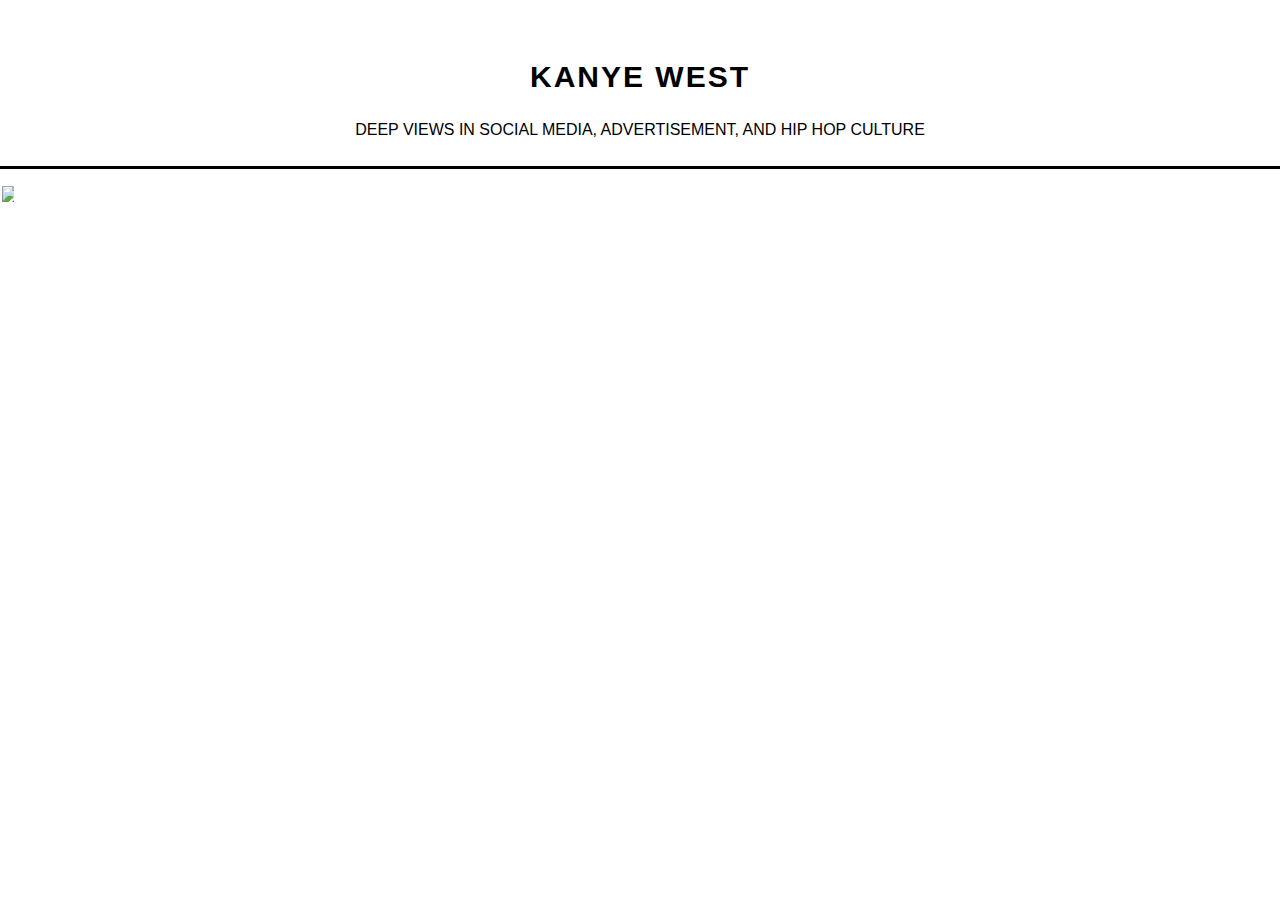
==== network-project.html @ ec0d82ff "lsdf" ====
<!DOCTYPE html>
<html>
<head>
	<title>Austin's Webpage</title>
	<link rel="stylesheet" type="text/css"  href="css/style.css">

</head>
	
<body class="container1">
	
		<div class="o-subhead">
		<ul class="o-style">
			<a href="index.html">
			<li class="history3"><strong>KANYE
				WEST</strong></li>
			</a>
		</ul>
	</div>
	
	<p class="response-container2">DEEP VIEWS IN SOCIAL MEDIA, ADVERTISEMENT, AND HIP HOP CULTURE</p>

<div class="kanye-container">
	<img src="images/kanyewest/kwnetwork.png" class="kanye">
</div>

</body>
</html>
---- css/style.css ----
.container {
	width: 100%;
	height: 100%;
	margin: 0 0;
}

.container1 {
	width: 100%;
	height: 100%;
	margin: 0 0;
	border-bottom: 3px solid;
}


.navbar {
	width: 100%;
	height: auto;
	position: relative;
	margin-top: 20px;
}

.navbar-items {
	display: flex;
	justify-content: center;
	text-decoration: none;
	list-style-type: none;
	padding: 0 0;
	text-transform: uppercase;
	font-family: Helvetica;
	margin-left: auto;
	margin-right: auto;
}

.title-container {
	margin-left: auto;
	margin-right: auto;
	margin-top: 6%;
}

.title-style {
	display: flex;
	flex-direction: row;
	font-family: Helvetica;
	text-transform: uppercase;
	justify-content: center;
	font-size: 50px;
}

.image-container {
	display: flex;
	flex-direction: column;
	margin-top: 60px;
}

.profile-image {
	width: 20%;
	height: 300px;
	border-radius: 100%;
	margin-left: auto;
	margin-right: auto;
	opacity: 0.5;
	transition: opactiy .25s ease-in-out;
	-moz-transition: opacity .25s ease-in-out;
	-webkit-transition: opacity .25s ease-in-out;
	border-style: solid;
	border-width: 6px;
	border-color: grey;
}

.profile-image:hover {
	opacity: 1;
	transition: opactiy .25s ease-in-out;
	-moz-transition: opacity .25s ease-in-out;
	-webkit-transition: opacity .25s ease-in-out;
}

.name {
	margin-left: auto;
	margin-right: auto;
	font-family: Helvetica;
}

a {
	text-decoration: none;
	color: black;
	display: flex;
	justify-content: center;
	font-family: helvetica;
}

.response-container {
	width: 60%;
	margin-left: auto;
	margin-right: auto;
	line-height: 40px;
	margin-top: 60px;
	font-family: helvetica;
}

.history1 {
	padding-left: 20px;
}

.history {
	font-size: 20px;
}

.history3 {
	font-size: 30px;
	margin-top: 40px;
	letter-spacing: 2px;
}

.art-container {
	margin: 0 0;
	margin-top: 60px;
	width: 100%;
	display: flex;
	flex-direction: row;
	justify-content: center;
}

.node-brain {
	width: 40%;
	height: 40%;
	opacity: 0.5;
	transition: opactiy .5s ease-in-out;
	-moz-transition: opacity .5s ease-in-out;
	-webkit-transition: opacity .5s ease-in-out;
}

.node-brain:hover {
	opacity: 1;
	transition: opactiy .5s ease-in-out;
	-moz-transition: opacity .5s ease-in-out;
	-webkit-transition: opacity .5s ease-in-out;
}

.node-brain1 {
	width: 30%;
	height: 30%;
	opacity: 0.5;
	transition: opactiy .5s ease-in-out;
	-moz-transition: opacity .5s ease-in-out;
	-webkit-transition: opacity .5s ease-in-out;
}

.node-brain1:hover {
	opacity: 1;
	transition: opactiy .5s ease-in-out;
	-moz-transition: opacity .5s ease-in-out;
	-webkit-transition: opacity .5s ease-in-out;
}

h3 {
	font-family: helvetica;
}

@import url(http://fonts.googleapis.com/css?family=Open+Sans:300);

.container-travel {
  background-color: #f1c40f;
  overflow: hidden;
	width: auto;
	height: auto;
}

.traveling {
  position: absolute;
  font-family: Open Sans;
  font-weight: 600;
  font-size: 12px;;
  text-transform: uppercase;
  left: 50%;
  top: 58%;
  margin-left: -20px;
}

.body-fazer {
  position: absolute;
  top: 50%;
  margin-left: -50px;
  left: 50%;
  animation: speeder .4s linear infinite;
}

.body-fazer > span {
  height: 5px;
  width: 35px;
  background: white;
  position: absolute;
  top: -19px;
  left: 60px;
  border-radius: 2px 10px 1px 0;
}

.base span {
	position: absolute;
	width: 0;
	height: 0;
	border-top: 6px solid transparent;
	border-right: 100px solid white;
	border-bottom: 6px solid transparent;
}

.base span:after {
  content: "";
  height: 22px;
  width: 22px;
  border-radius: 50%;
  background: white;
  position: absolute;
  right: -110px;
  top: -16px;
}

.base span:before {
  content: "";
  position: absolute;
  width: 0;
  height: 0;
  border-top: 0 solid transparent;
  border-right: 55px solid white;
  border-bottom: 16px solid transparent;
  top: -16px;
  right: -98px;
}

.face {
  position: absolute;
  height: 12px;
  width: 20px;
  background: white;
  border-radius: 20px 20px 0 0;
  transform: rotate(-40deg);
  right: -125px;
  top: -15px;
}

.face:after {
  content: "";
  height: 12px;
  width: 12px;
  background: white;
  right: 4px;
  top: 7px;
  position: absolute;
  transform: rotate(40deg);
  transform-origin: 50% 50%;
  border-radius: 0 0 0 2px;
}

.body-fazer > span > span:nth-child(1),
.body-fazer > span > span:nth-child(2),
.body-fazer > span > span:nth-child(3),
.body-fazer > span > span:nth-child(4){
  width: 30px;
  height: 1px;
  background: white;
  position: absolute;
  animation: fazer1 .2s linear infinite;
}

.body-fazer > span > span:nth-child(2) {
  top: 3px;
   animation: fazer2 .4s linear infinite;
}

.body-fazer > span > span:nth-child(3) {
  top: 1px;
   animation: fazer3 .4s linear infinite;
  animation-delay: -1s;
}

.body-fazer > span > span:nth-child(4) {
  top: 4px;
   animation: fazer4 1s linear infinite;
  animation-delay: -1s;
}

@keyframes fazer1 {0% {left: 0;} 100% {left: -80px;opacity: 0;}}

@keyframes fazer2 {0% {left: 0;} 100% {left: -100px;opacity: 0;}}

@keyframes fazer3 {0% {left: 0;} 100% {left: -50px;opacity: 0;}}

@keyframes fazer4 {0% {left: 0;} 100% {left: -150px;opacity: 0;}}

@keyframes speeder {
	0% { transform: translate(2px, 1px) rotate(0deg); }
	10% { transform: translate(-1px, -3px) rotate(-1deg); }
	20% { transform: translate(-2px, 0px) rotate(1deg); }
	30% { transform: translate(1px, 2px) rotate(0deg); }
	40% { transform: translate(1px, -1px) rotate(1deg); }
	50% { transform: translate(-1px, 3px) rotate(-1deg); }
	60% { transform: translate(-1px, 1px) rotate(0deg); }
	70% { transform: translate(3px, 1px) rotate(-1deg); }
	80% { transform: translate(-2px, -1px) rotate(1deg); }
	90% { transform: translate(2px, 1px) rotate(0deg); }
	100% { transform: translate(1px, -2px) rotate(-1deg); }
}

.longfazers {
  position: absolute;
  width: 100%;
  height: 100%;
}

.longfazers span {
  position: absolute;
  height: 2px;
  width: 20%;
  background: #000;
}

.longfazers span:nth-child(1) {
  top: 20%;
  animation: lf .6s linear infinite;
  animation-delay: -5s;
}

.longfazers span:nth-child(2) {
  top: 40%;
  animation: lf2 .8s linear infinite; 
  animation-delay: -1s;
}

.longfazers span:nth-child(3) {
  top: 60%;
  animation: lf3 .6s linear infinite; 
}

.longfazers span:nth-child(4) {
  top: 80%;
  animation: lf4 .8s linear infinite; 
  animation-delay: -3s;
}

@keyframes lf {0% {left: 100%;} 100% {left: -200%;opacity: 0;}}
@keyframes lf2 {0% {left: 200%;} 100% {left: -200%;opacity: 0;}}
@keyframes lf3 {0% {left: 200%;} 100% {left: -100%;opacity: 0;}}
@keyframes lf4 {0% {left: 200%;} 100% {left: -100%;opacity: 0;}}


.random-generator {
	display: inline;
	margin: 0 0;
	width: 50%;
	height: 44px;
}

button {
	width: 100%;
	height: 30px;
  font-size: 16px;
  justify-content: center;
}

#jsstyle {
  position: relative;
  margin-top: 2%;
  left: 50%;
  -webkit-transform: translateX(-50%) translateY(-50%);
          transform: translateX(-50%) translateY(-50%);
  padding: 15px 25px;
  text-transform: uppercase;
  color: yellow;
  background-color: transparent;
  border: 4px solid yellow;
}

.traveling {
	font-weight: bold;
	color: white;
}

#photos {
  /* Prevent vertical gaps */
  line-height: 0;
   
  -webkit-column-count: 5;
  -webkit-column-gap:   0px;
  -moz-column-count:    5;
  -moz-column-gap:      0px;
  column-count:         5;
  column-gap:           0px;  
	margin-left: 16%;
	margin-right: auto;
}

#photos img {
  /* Just in case there are inline attributes */
  width: 100% !important;
  height: auto !important;
}

@media (max-width: 1200px) {
  #photos {
  -moz-column-count:    4;
  -webkit-column-count: 4;
  column-count:         4;
  }
}
@media (max-width: 1000px) {
  #photos {
  -moz-column-count:    3;
  -webkit-column-count: 3;
  column-count:         3;
  }
}
@media (max-width: 800px) {
  #photos {
  -moz-column-count:    2;
  -webkit-column-count: 2;
  column-count:         2;
  }
}
@media (max-width: 400px) {
  #photos {
  -moz-column-count:    1;
  -webkit-column-count: 1;
  column-count:         1;
  }
}

.logo-header {
	display: flex;
	align-items: center;
	justify-content: center;
	margin-top: 20px;
}

.oonthego-logo {
	width: 20%;
}

.oonthego {
	width: 20%;
	
}

.o-subhead {
	width: 100%;
	height: auto;
	position: relative;
	margin-top: 20px;
}

.o-style {
	display: flex;
	justify-content: center;
	text-decoration: none;
	list-style-type: none;
	padding: 0 0;
	text-transform: uppercase;
	font-family: Helvetica;
	margin-left: auto;
	margin-right: auto;
}

.o-response-container {
	width: 60%;
	margin-left: auto;
	margin-right: auto;
	line-height: 40px;
	font-family: helvetica;
	display: flex;
	justify-content: center;
	font-size: 20px;
}

.response-container2 {
	width: 60%;
	margin-left: auto;
	margin-right: auto;
	line-height: 40px;
	font-family: helvetica;
	display: flex;
	justify-content: center;
}

.kanye {
	width: 80%;
}

.kanye-container {
	position: absolute;
	margin-left: auto;
	margin-right: auto;
	margin-top: 20px;
	display: flex;
	align-items: center;
	justify-content: center;
}
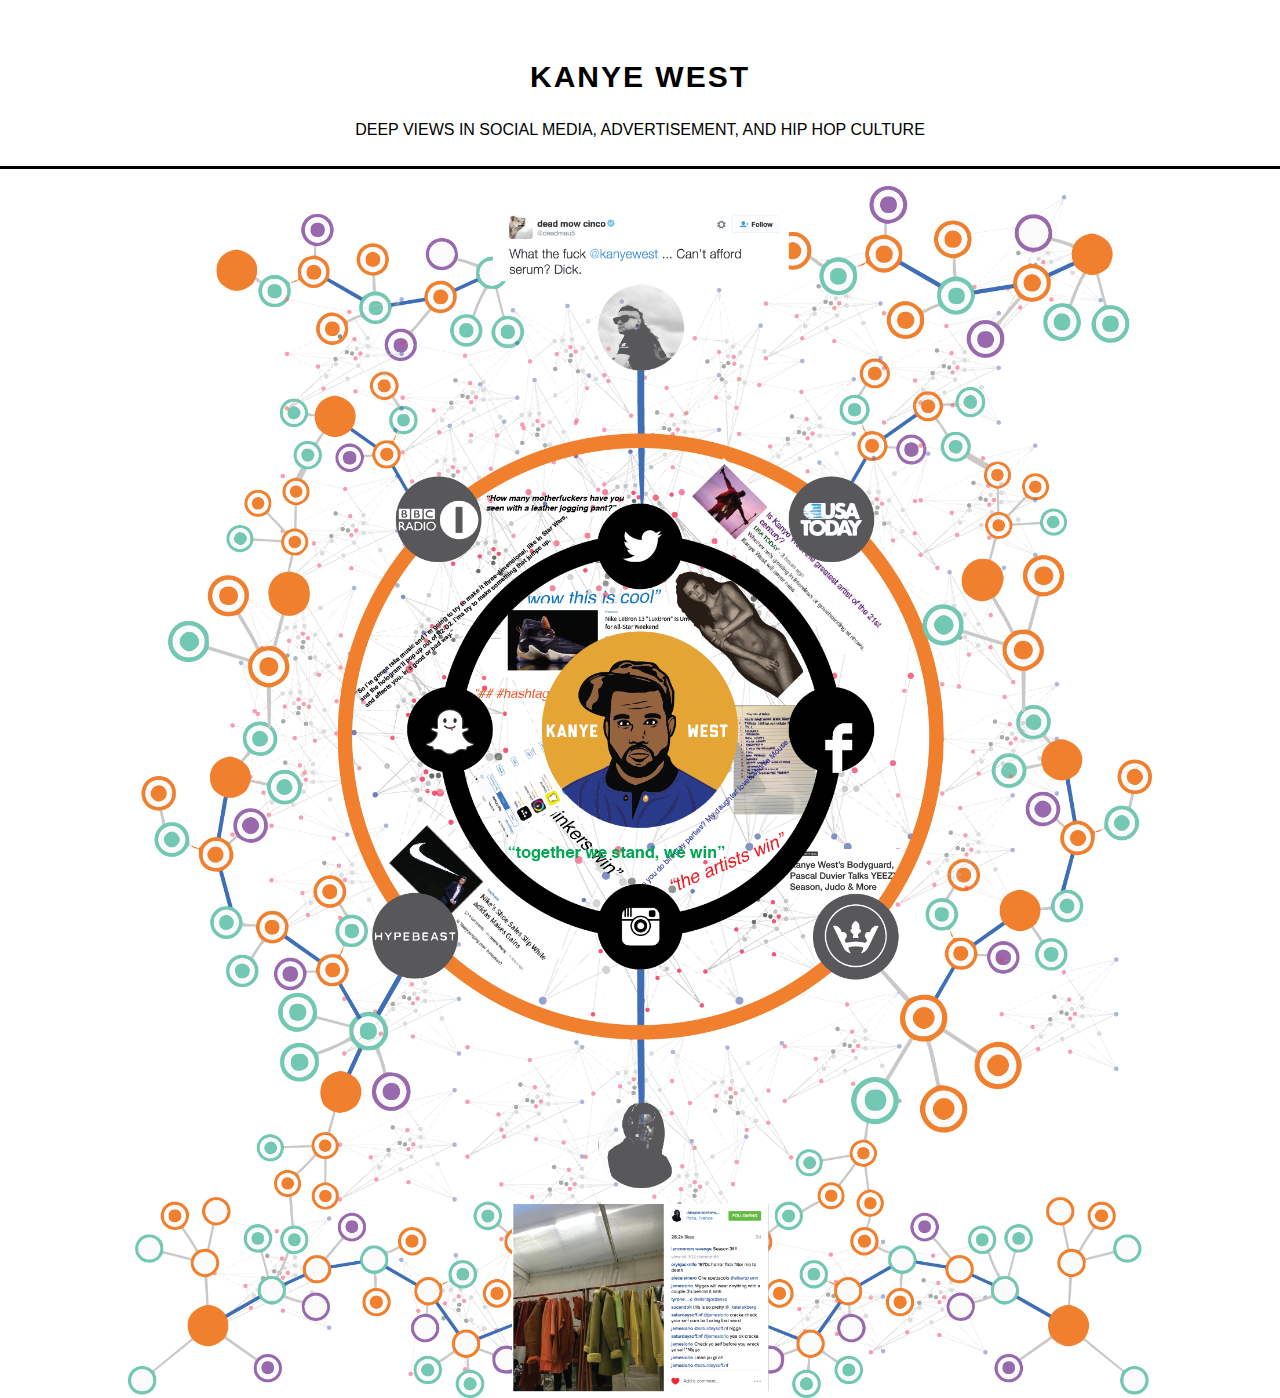
==== commit dd72ed71: "ldflk" ====
--- a/network-project.html
+++ b/network-project.html
@@ -20,7 +20,7 @@
 	<p class="response-container2">DEEP VIEWS IN SOCIAL MEDIA, ADVERTISEMENT, AND HIP HOP CULTURE</p>
 
 <div class="kanye-container">
-	<img src="images/kanyewest/kwnetwork.png" class="kanye">
+	<img src="images/kanyewest/kw.png" class="kanye">
 </div>
 
 </body>
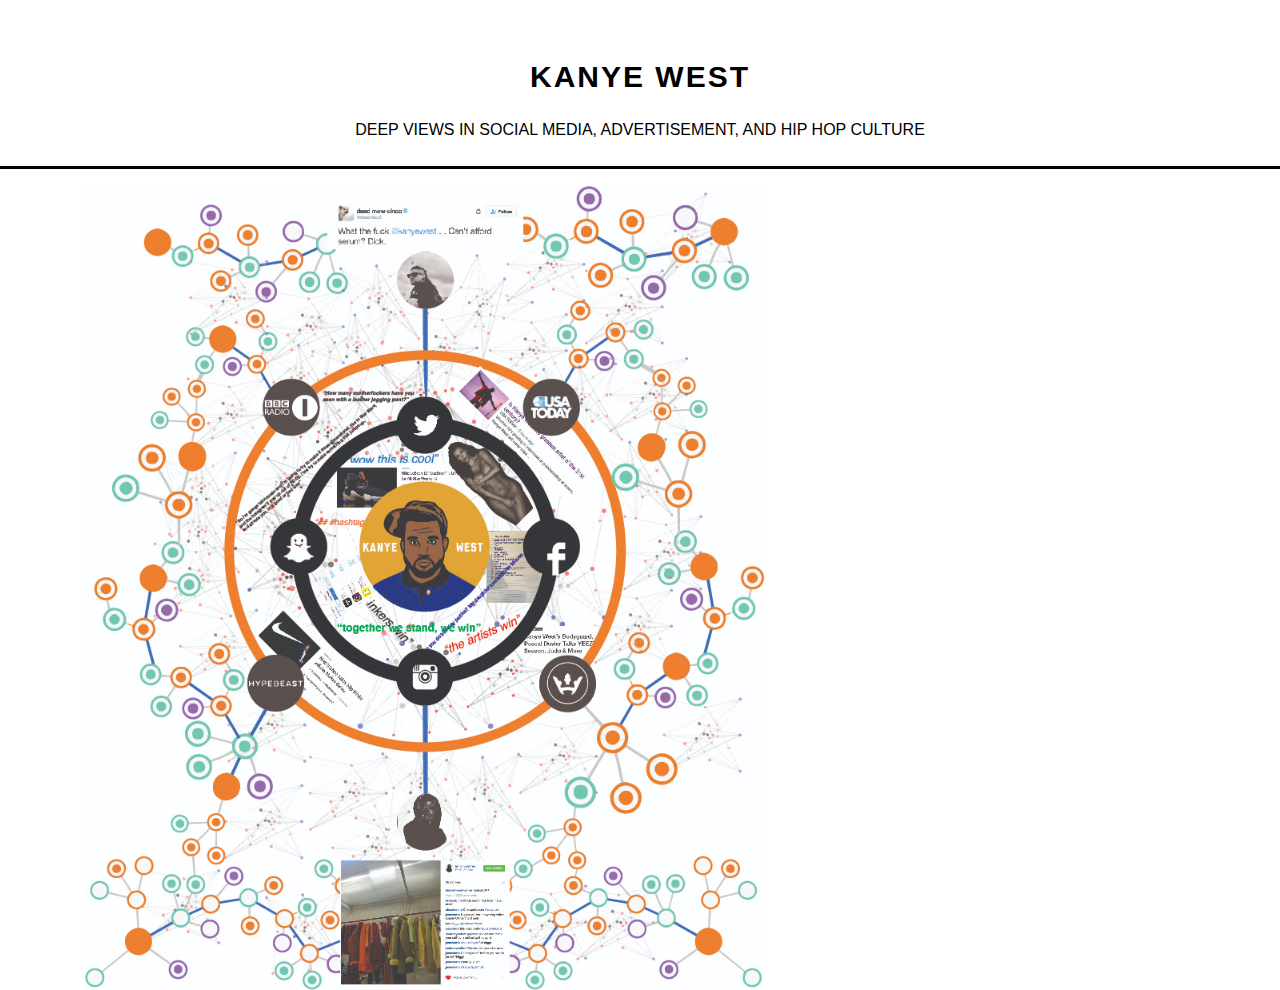
==== commit 5a45199b: "d" ====
--- a/network-project.html
+++ b/network-project.html
@@ -20,7 +20,7 @@
 	<p class="response-container2">DEEP VIEWS IN SOCIAL MEDIA, ADVERTISEMENT, AND HIP HOP CULTURE</p>
 
 <div class="kanye-container">
-	<img src="images/kanyewest/kw.png" class="kanye">
+	<img src="images/kanyewest/kw.jpg" class="kanye">
 </div>
 
 </body>
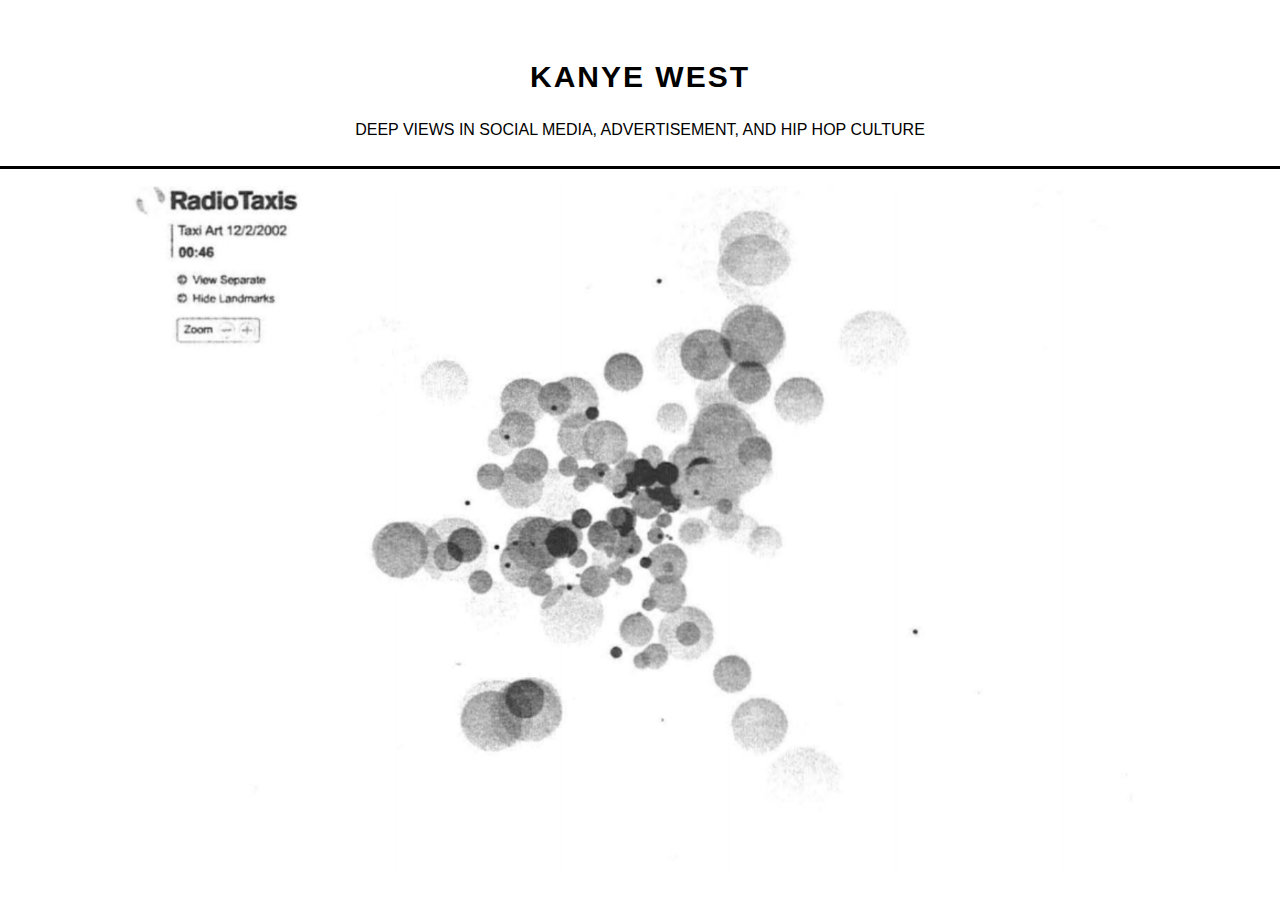
==== commit acff1b9a: "sdlfk" ====
--- a/network-project.html
+++ b/network-project.html
@@ -17,11 +17,12 @@
 		</ul>
 	</div>
 	
-	<p class="response-container2">DEEP VIEWS IN SOCIAL MEDIA, ADVERTISEMENT, AND HIP HOP CULTURE</p>
+	<p class="response-container2">DEEP VIEWS IN SOCIAL MEDIA, ADVERTISEMENT, AND HIP HOP CULTURE
+	</p>
 
-<div class="kanye-container">
-	<img src="images/kanyewest/kw.jpg" class="kanye">
-</div>
+	<div class="kanye-container">
+		<img src="images/radiotaxis.png" class="kanye">
+	</div>
 
 </body>
 </html>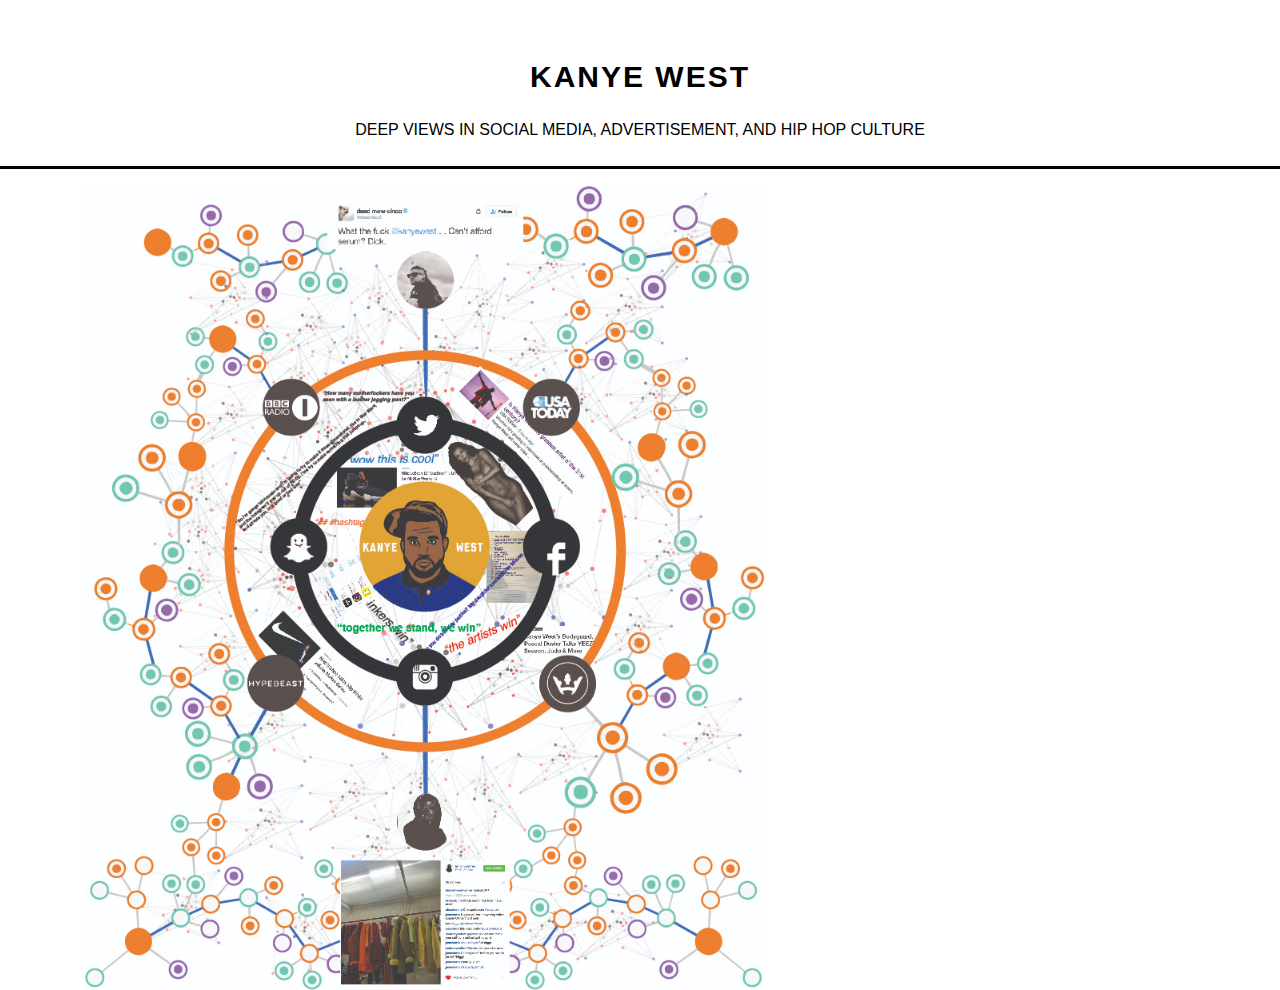
==== commit 316f8e85: "sdlfk" ====
--- a/network-project.html
+++ b/network-project.html
@@ -21,7 +21,7 @@
 	</p>
 
 	<div class="kanye-container">
-		<img src="images/radiotaxis.png" class="kanye">
+		<img src="images/kw.jpg" class="kanye">
 	</div>
 
 </body>
